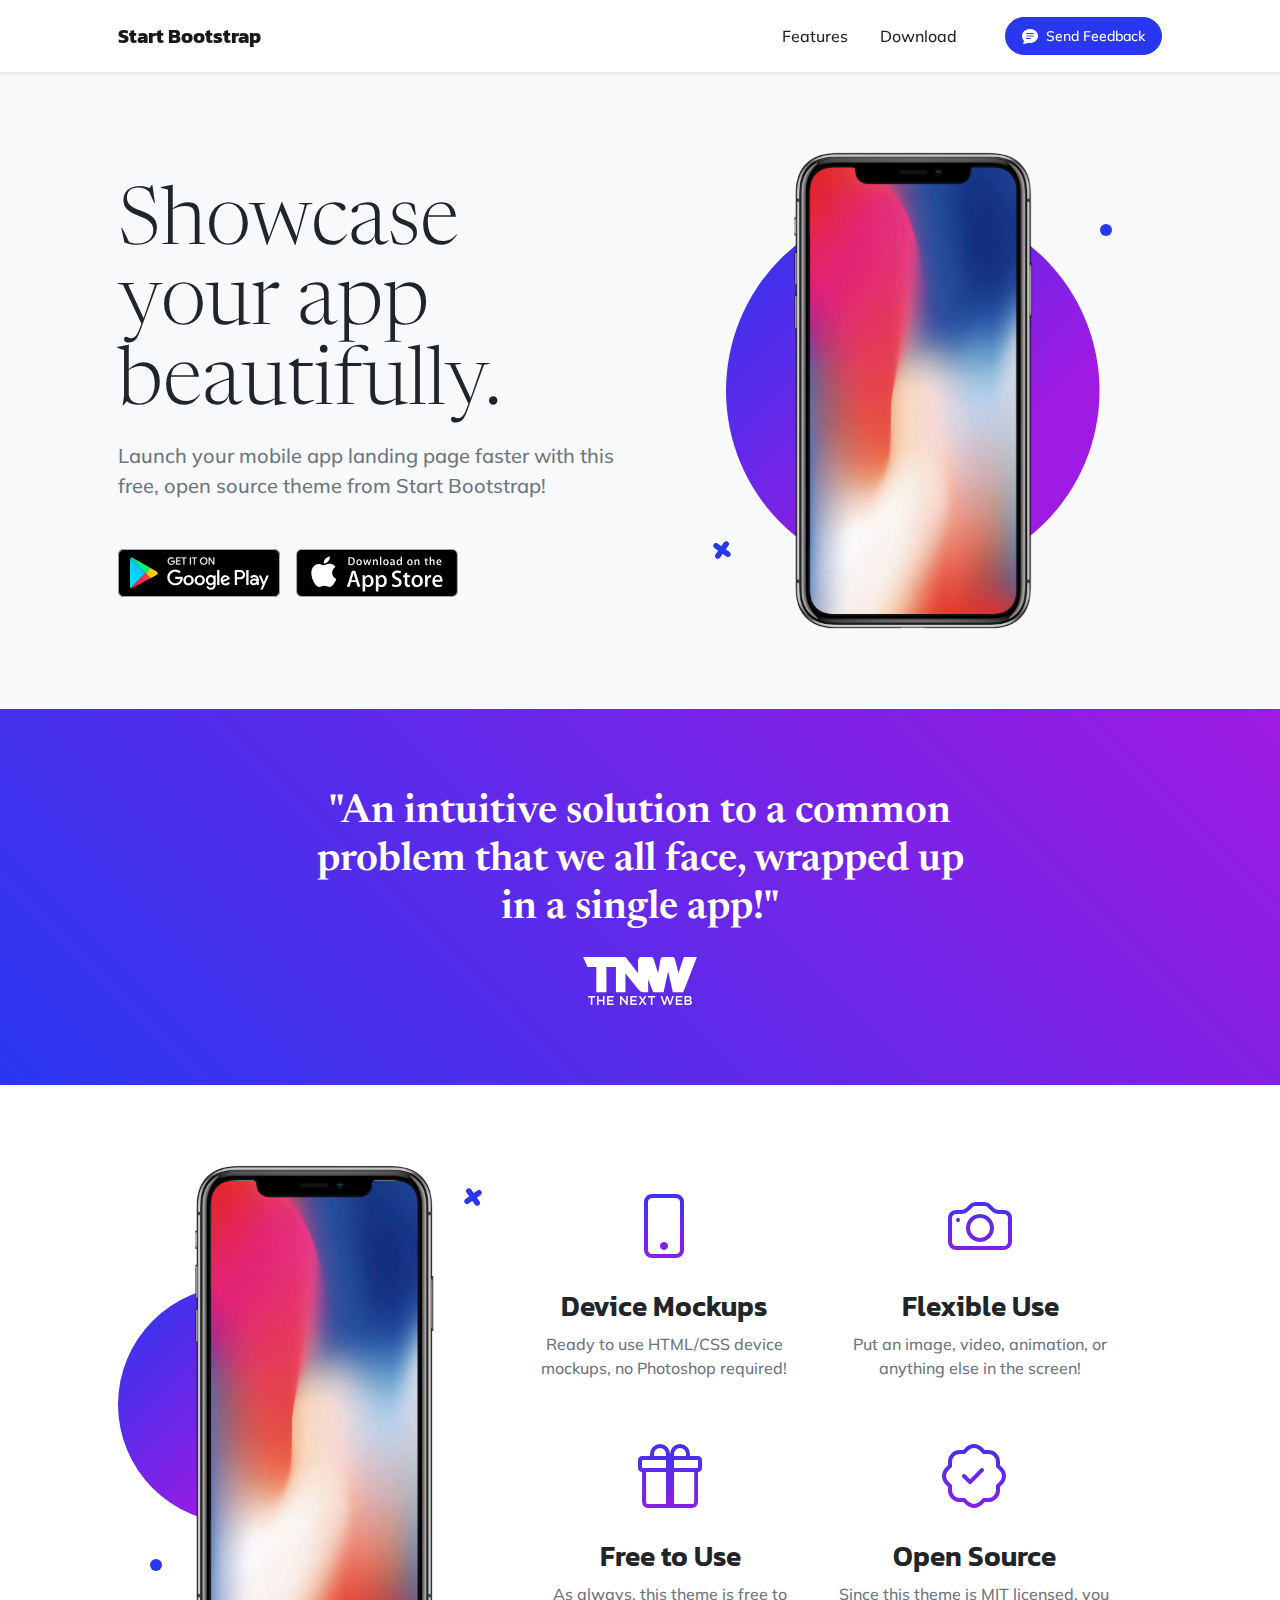
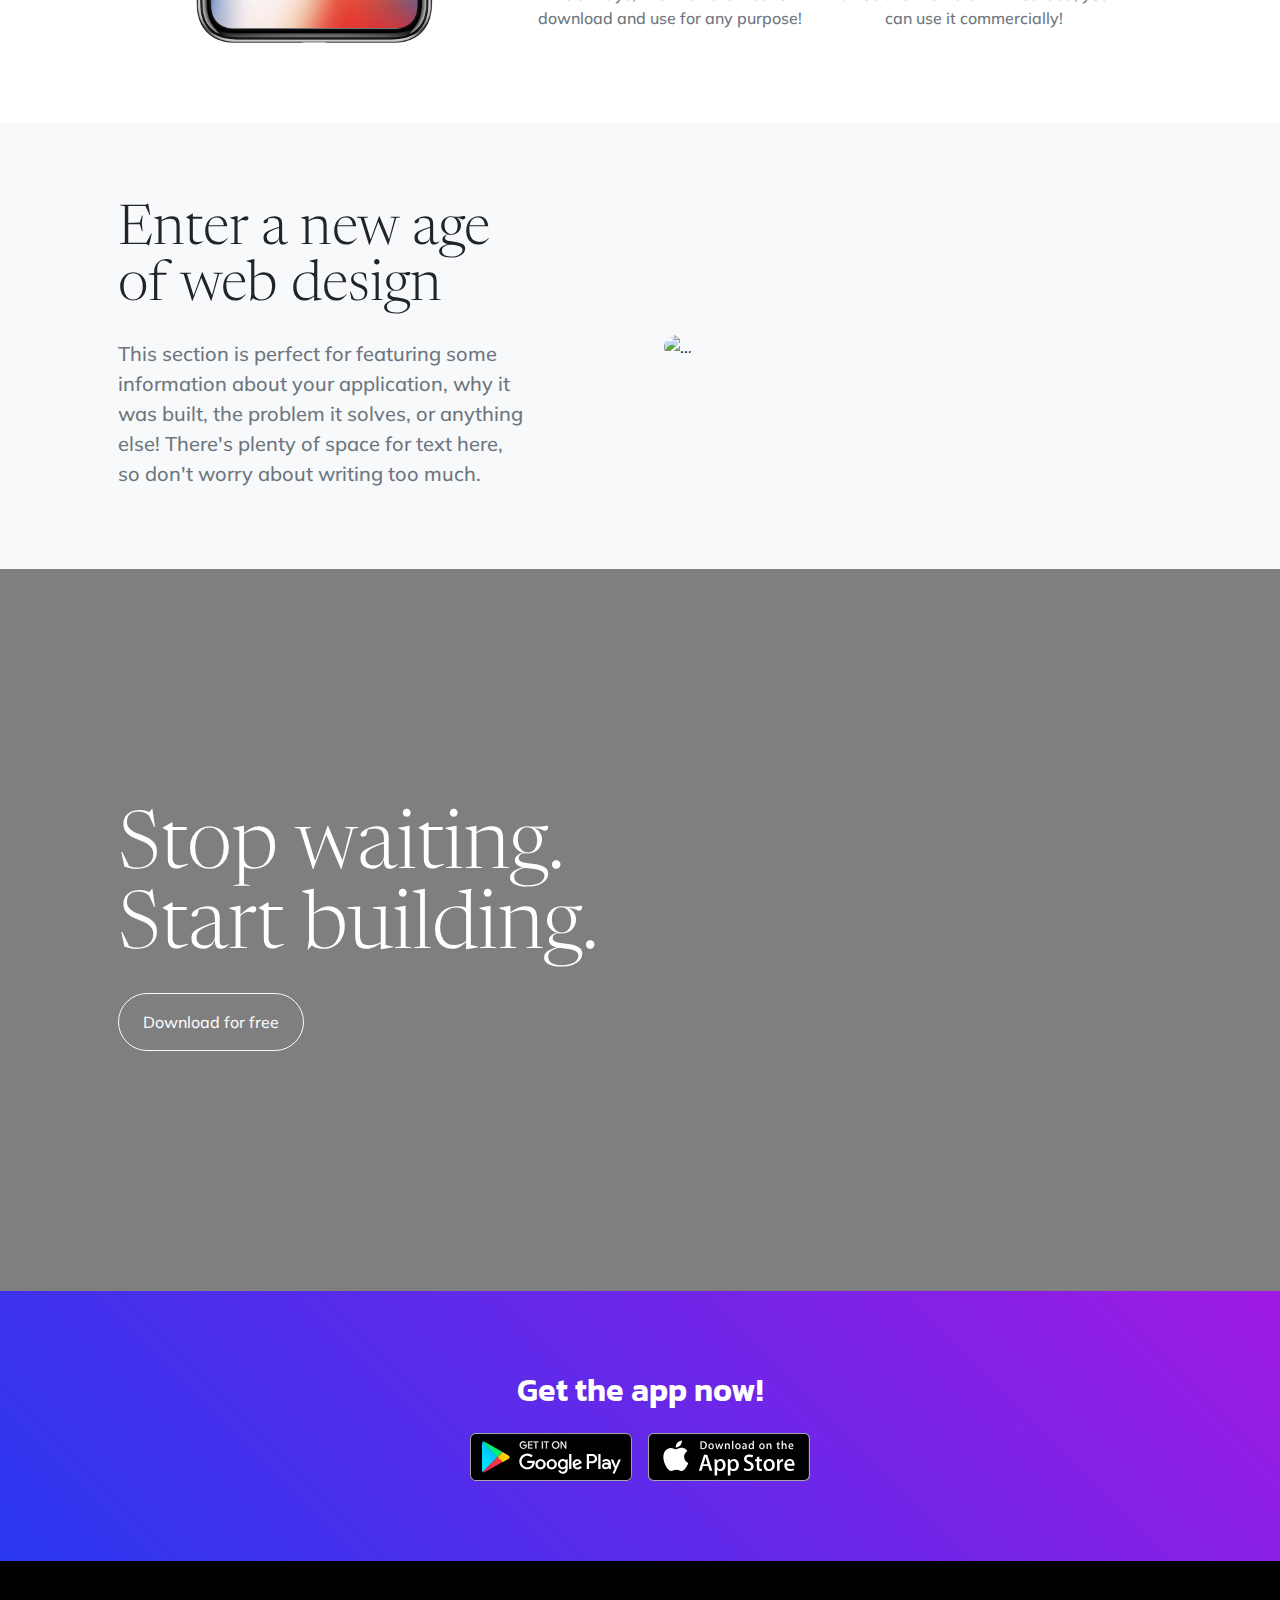
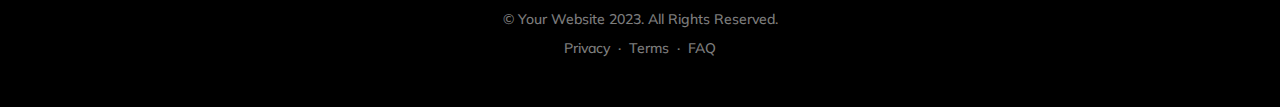
==== hobbyGraveYard.html @ 95c9ea3f "Add a bunch of bootstrap Files" ====
<!DOCTYPE html>
<html lang="en">
<head>
  
        <meta charset="utf-8">
        <meta name="viewport" content="width=device-width, initial-scale=1, shrink-to-fit=no">
        <meta name="description" content="">
        <meta name="author" content="">
        <title>New Age - Start Bootstrap Theme</title>
        <link rel="icon" type="image/x-icon" href="assets/favicon.ico">
        <!-- Bootstrap icons-->
        <link href="https://cdn.jsdelivr.net/npm/bootstrap-icons@1.5.0/font/bootstrap-icons.css" rel="stylesheet">
        <!-- Google fonts-->
        <link rel="preconnect" href="https://fonts.gstatic.com">
        <link href="https://fonts.googleapis.com/css2?family=Newsreader:ital,wght@0,600;1,600&amp;display=swap" rel="stylesheet">
        <link href="https://fonts.googleapis.com/css2?family=Mulish:ital,wght@0,300;0,500;0,600;0,700;1,300;1,500;1,600;1,700&amp;display=swap" rel="stylesheet">
        <link href="https://fonts.googleapis.com/css2?family=Kanit:ital,wght@0,400;1,400&amp;display=swap" rel="stylesheet">
        <!-- Core theme CSS (includes Bootstrap)-->
        <link href="/Css/styles.css" rel="stylesheet">
        <link href="/Css/styleSheet.css" rel="style">

</head>
<body id="page-top">
    <!-- Navigation-->
    <nav class="navbar navbar-expand-lg navbar-light fixed-top shadow-sm" id="mainNav">
        <div class="container px-5">
            <a class="navbar-brand fw-bold" href="#page-top">Start Bootstrap</a>
            <button class="navbar-toggler" type="button" data-bs-toggle="collapse" data-bs-target="#navbarResponsive" aria-controls="navbarResponsive" aria-expanded="false" aria-label="Toggle navigation">
                Menu
                <i class="bi-list"></i>
            </button>
            <div class="collapse navbar-collapse" id="navbarResponsive">
                <ul class="navbar-nav ms-auto me-4 my-3 my-lg-0">
                    <li class="nav-item"><a class="nav-link me-lg-3" href="#features">Features</a></li>
                    <li class="nav-item"><a class="nav-link me-lg-3" href="#download">Download</a></li>
                </ul>
                <button class="btn btn-primary rounded-pill px-3 mb-2 mb-lg-0" data-bs-toggle="modal" data-bs-target="#feedbackModal">
                    <span class="d-flex align-items-center">
                        <i class="bi-chat-text-fill me-2"></i>
                        <span class="small">Send Feedback</span>
                    </span>
                </button>
            </div>
        </div>
    </nav>
    <!-- Mashead header-->
    <header class="masthead">
        <div class="container px-5">
            <div class="row gx-5 align-items-center">
                <div class="col-lg-6">
                    <!-- Mashead text and app badges-->
                    <div class="mb-5 mb-lg-0 text-center text-lg-start">
                        <h1 class="display-1 lh-1 mb-3">Showcase your app beautifully.</h1>
                        <p class="lead fw-normal text-muted mb-5">Launch your mobile app landing page faster with this free, open source theme from Start Bootstrap!</p>
                        <div class="d-flex flex-column flex-lg-row align-items-center">
                            <a class="me-lg-3 mb-4 mb-lg-0" href="#!"><img class="app-badge" src="assets/img/google-play-badge.svg" alt="..."></a>
                            <a href="#!"><img class="app-badge" src="assets/img/app-store-badge.svg" alt="..."></a>
                        </div>
                    </div>
                </div>
                <div class="col-lg-6">
                    <!-- Masthead device mockup feature-->
                    <div class="masthead-device-mockup">
                        <svg class="circle" viewBox="0 0 100 100" xmlns="http://www.w3.org/2000/svg">
                            <defs>
                                <linearGradient id="circleGradient" gradientTransform="rotate(45)">
                                    <stop class="gradient-start-color" offset="0%"></stop>
                                    <stop class="gradient-end-color" offset="100%"></stop>
                                </linearGradient>
                            </defs>
                            <circle cx="50" cy="50" r="50"></circle></svg><svg class="shape-1 d-none d-sm-block" viewBox="0 0 240.83 240.83" xmlns="http://www.w3.org/2000/svg">
                            <rect x="-32.54" y="78.39" width="305.92" height="84.05" rx="42.03" transform="translate(120.42 -49.88) rotate(45)"></rect>
                            <rect x="-32.54" y="78.39" width="305.92" height="84.05" rx="42.03" transform="translate(-49.88 120.42) rotate(-45)"></rect></svg><svg class="shape-2 d-none d-sm-block" viewBox="0 0 100 100" xmlns="http://www.w3.org/2000/svg"><circle cx="50" cy="50" r="50"></circle></svg>
                        <div class="device-wrapper">
                            <div class="device" data-device="iPhoneX" data-orientation="portrait" data-color="black">
                                <div class="screen bg-black">
                                    <!-- PUT CONTENTS HERE:-->
                                    <!-- * * This can be a video, image, or just about anything else.-->
                                    <!-- * * Set the max width of your media to 100% and the height to-->
                                    <!-- * * 100% like the demo example below.-->
                                    <video muted="muted" autoplay="" loop="" style="max-width: 100%; height: 100%"><source src="assets/img/demo-screen.mp4" type="video/mp4"></video>
                                </div>
                            </div>
                        </div>
                    </div>
                </div>
            </div>
        </div>
    </header>
    <!-- Quote/testimonial aside-->
    <aside class="text-center bg-gradient-primary-to-secondary">
        <div class="container px-5">
            <div class="row gx-5 justify-content-center">
                <div class="col-xl-8">
                    <div class="h2 fs-1 text-white mb-4">"An intuitive solution to a common problem that we all face, wrapped up in a single app!"</div>
                    <img src="assets/img/tnw-logo.svg" alt="..." style="height: 3rem">
                </div>
            </div>
        </div>
    </aside>
    <!-- App features section-->
    <section id="features">
        <div class="container px-5">
            <div class="row gx-5 align-items-center">
                <div class="col-lg-8 order-lg-1 mb-5 mb-lg-0">
                    <div class="container-fluid px-5">
                        <div class="row gx-5">
                            <div class="col-md-6 mb-5">
                                <!-- Feature item-->
                                <div class="text-center">
                                    <i class="bi-phone icon-feature text-gradient d-block mb-3"></i>
                                    <h3 class="font-alt">Device Mockups</h3>
                                    <p class="text-muted mb-0">Ready to use HTML/CSS device mockups, no Photoshop required!</p>
                                </div>
                            </div>
                            <div class="col-md-6 mb-5">
                                <!-- Feature item-->
                                <div class="text-center">
                                    <i class="bi-camera icon-feature text-gradient d-block mb-3"></i>
                                    <h3 class="font-alt">Flexible Use</h3>
                                    <p class="text-muted mb-0">Put an image, video, animation, or anything else in the screen!</p>
                                </div>
                            </div>
                        </div>
                        <div class="row">
                            <div class="col-md-6 mb-5 mb-md-0">
                                <!-- Feature item-->
                                <div class="text-center">
                                    <i class="bi-gift icon-feature text-gradient d-block mb-3"></i>
                                    <h3 class="font-alt">Free to Use</h3>
                                    <p class="text-muted mb-0">As always, this theme is free to download and use for any purpose!</p>
                                </div>
                            </div>
                            <div class="col-md-6">
                                <!-- Feature item-->
                                <div class="text-center">
                                    <i class="bi-patch-check icon-feature text-gradient d-block mb-3"></i>
                                    <h3 class="font-alt">Open Source</h3>
                                    <p class="text-muted mb-0">Since this theme is MIT licensed, you can use it commercially!</p>
                                </div>
                            </div>
                        </div>
                    </div>
                </div>
                <div class="col-lg-4 order-lg-0">
                    <!-- Features section device mockup-->
                    <div class="features-device-mockup">
                        <svg class="circle" viewBox="0 0 100 100" xmlns="http://www.w3.org/2000/svg">
                            <defs>
                                <linearGradient id="circleGradient" gradientTransform="rotate(45)">
                                    <stop class="gradient-start-color" offset="0%"></stop>
                                    <stop class="gradient-end-color" offset="100%"></stop>
                                </linearGradient>
                            </defs>
                            <circle cx="50" cy="50" r="50"></circle></svg><svg class="shape-1 d-none d-sm-block" viewBox="0 0 240.83 240.83" xmlns="http://www.w3.org/2000/svg">
                            <rect x="-32.54" y="78.39" width="305.92" height="84.05" rx="42.03" transform="translate(120.42 -49.88) rotate(45)"></rect>
                            <rect x="-32.54" y="78.39" width="305.92" height="84.05" rx="42.03" transform="translate(-49.88 120.42) rotate(-45)"></rect></svg><svg class="shape-2 d-none d-sm-block" viewBox="0 0 100 100" xmlns="http://www.w3.org/2000/svg"><circle cx="50" cy="50" r="50"></circle></svg>
                        <div class="device-wrapper">
                            <div class="device" data-device="iPhoneX" data-orientation="portrait" data-color="black">
                                <div class="screen bg-black">
                                    <!-- PUT CONTENTS HERE:-->
                                    <!-- * * This can be a video, image, or just about anything else.-->
                                    <!-- * * Set the max width of your media to 100% and the height to-->
                                    <!-- * * 100% like the demo example below.-->
                                    <video muted="muted" autoplay="" loop="" style="max-width: 100%; height: 100%"><source src="assets/img/demo-screen.mp4" type="video/mp4"></video>
                                </div>
                            </div>
                        </div>
                    </div>
                </div>
            </div>
        </div>
    </section>
    <!-- Basic features section-->
    <section class="bg-light">
        <div class="container px-5">
            <div class="row gx-5 align-items-center justify-content-center justify-content-lg-between">
                <div class="col-12 col-lg-5">
                    <h2 class="display-4 lh-1 mb-4">Enter a new age of web design</h2>
                    <p class="lead fw-normal text-muted mb-5 mb-lg-0">This section is perfect for featuring some information about your application, why it was built, the problem it solves, or anything else! There's plenty of space for text here, so don't worry about writing too much.</p>
                </div>
                <div class="col-sm-8 col-md-6">
                    <div class="px-5 px-sm-0"><img class="img-fluid rounded-circle" src="https://source.unsplash.com/u8Jn2rzYIps/900x900" alt="..."></div>
                </div>
            </div>
        </div>
    </section>
    <!-- Call to action section-->
    <section class="cta">
        <div class="cta-content">
            <div class="container px-5">
                <h2 class="text-white display-1 lh-1 mb-4">
                    Stop waiting.
                    <br>
                    Start building.
                </h2>
                <a class="btn btn-outline-light py-3 px-4 rounded-pill" href="https://startbootstrap.com/theme/new-age" target="_blank">Download for free</a>
            </div>
        </div>
    </section>
    <!-- App badge section-->
    <section class="bg-gradient-primary-to-secondary" id="download">
        <div class="container px-5">
            <h2 class="text-center text-white font-alt mb-4">Get the app now!</h2>
            <div class="d-flex flex-column flex-lg-row align-items-center justify-content-center">
                <a class="me-lg-3 mb-4 mb-lg-0" href="#!"><img class="app-badge" src="assets/img/google-play-badge.svg" alt="..."></a>
                <a href="#!"><img class="app-badge" src="assets/img/app-store-badge.svg" alt="..."></a>
            </div>
        </div>
    </section>
    <!-- Footer-->
    <footer class="bg-black text-center py-5">
        <div class="container px-5">
            <div class="text-white-50 small">
                <div class="mb-2">© Your Website 2023. All Rights Reserved.</div>
                <a href="#!">Privacy</a>
                <span class="mx-1">·</span>
                <a href="#!">Terms</a>
                <span class="mx-1">·</span>
                <a href="#!">FAQ</a>
            </div>
        </div>
    </footer>
    <!-- Feedback Modal-->
    <div class="modal fade" id="feedbackModal" tabindex="-1" aria-labelledby="feedbackModalLabel" aria-hidden="true">
        <div class="modal-dialog modal-dialog-centered">
            <div class="modal-content">
                <div class="modal-header bg-gradient-primary-to-secondary p-4">
                    <h5 class="modal-title font-alt text-white" id="feedbackModalLabel">Send feedback</h5>
                    <button class="btn-close btn-close-white" type="button" data-bs-dismiss="modal" aria-label="Close"></button>
                </div>
                <div class="modal-body border-0 p-4">
                    <!-- * * * * * * * * * * * * * * *-->
                    <!-- * * SB Forms Contact Form * *-->
                    <!-- * * * * * * * * * * * * * * *-->
                    <!-- This form is pre-integrated with SB Forms.-->
                    <!-- To make this form functional, sign up at-->
                    <!-- https://startbootstrap.com/solution/contact-forms-->
                    <!-- to get an API token!-->
                    <form id="contactForm" data-sb-form-api-token="API_TOKEN">
                        <!-- Name input-->
                        <div class="form-floating mb-3">
                            <input class="form-control" id="name" type="text" placeholder="Enter your name..." data-sb-validations="required" data-sb-can-submit="no">
                            <label for="name">Full name</label>
                            <div class="invalid-feedback" data-sb-feedback="name:required">A name is required.</div>
                        </div>
                        <!-- Email address input-->
                        <div class="form-floating mb-3">
                            <input class="form-control" id="email" type="email" placeholder="name@example.com" data-sb-validations="required,email" data-sb-can-submit="no">
                            <label for="email">Email address</label>
                            <div class="invalid-feedback" data-sb-feedback="email:required">An email is required.</div>
                            <div class="invalid-feedback" data-sb-feedback="email:email">Email is not valid.</div>
                        </div>
                        <!-- Phone number input-->
                        <div class="form-floating mb-3">
                            <input class="form-control" id="phone" type="tel" placeholder="(123) 456-7890" data-sb-validations="required" data-sb-can-submit="no">
                            <label for="phone">Phone number</label>
                            <div class="invalid-feedback" data-sb-feedback="phone:required">A phone number is required.</div>
                        </div>
                        <!-- Message input-->
                        <div class="form-floating mb-3">
                            <textarea class="form-control" id="message" type="text" placeholder="Enter your message here..." style="height: 10rem" data-sb-validations="required" data-sb-can-submit="no"></textarea>
                            <label for="message">Message</label>
                            <div class="invalid-feedback" data-sb-feedback="message:required">A message is required.</div>
                        </div>
                        <!-- Submit success message-->
                        <!---->
                        <!-- This is what your users will see when the form-->
                        <!-- has successfully submitted-->
                        <div class="d-none" id="submitSuccessMessage">
                            <div class="text-center mb-3">
                                <div class="fw-bolder">Form submission successful!</div>
                                To activate this form, sign up at
                                <br>
                                <a href="https://startbootstrap.com/solution/contact-forms">https://startbootstrap.com/solution/contact-forms</a>
                            </div>
                        </div>
                        <!-- Submit error message-->
                        <!---->
                        <!-- This is what your users will see when there is-->
                        <!-- an error submitting the form-->
                        <div class="d-none" id="submitErrorMessage"><div class="text-center text-danger mb-3">Error sending message!</div></div>
                        <!-- Submit Button-->
                        <div class="d-grid"><button class="btn btn-primary rounded-pill btn-lg disabled" id="submitButton" type="submit">Submit</button></div>
                    </form>
                </div>
            </div>
        </div>
    </div>
    <!-- Bootstrap core JS-->
    <script src="https://cdn.jsdelivr.net/npm/bootstrap@5.2.3/dist/js/bootstrap.bundle.min.js"></script>
    <!-- Core theme JS-->
    <script src="js/scripts.js"></script>
    <!-- * * * * * * * * * * * * * * * * * * * * * * * * * * * * * * * * * * * * * * * *-->
    <!-- * *                               SB Forms JS                               * *-->
    <!-- * * Activate your form at https://startbootstrap.com/solution/contact-forms * *-->
    <!-- * * * * * * * * * * * * * * * * * * * * * * * * * * * * * * * * * * * * * * * *-->
    <script src="https://cdn.startbootstrap.com/sb-forms-latest.js"></script>


</body>
</html>
---- Css/styleSheet.css ----
.d-none {
    display: none;
}
.invalid-feedback {
    display: none;
}
.btn.disabled {
    pointer-events: none;
    opacity: 0.65;
}
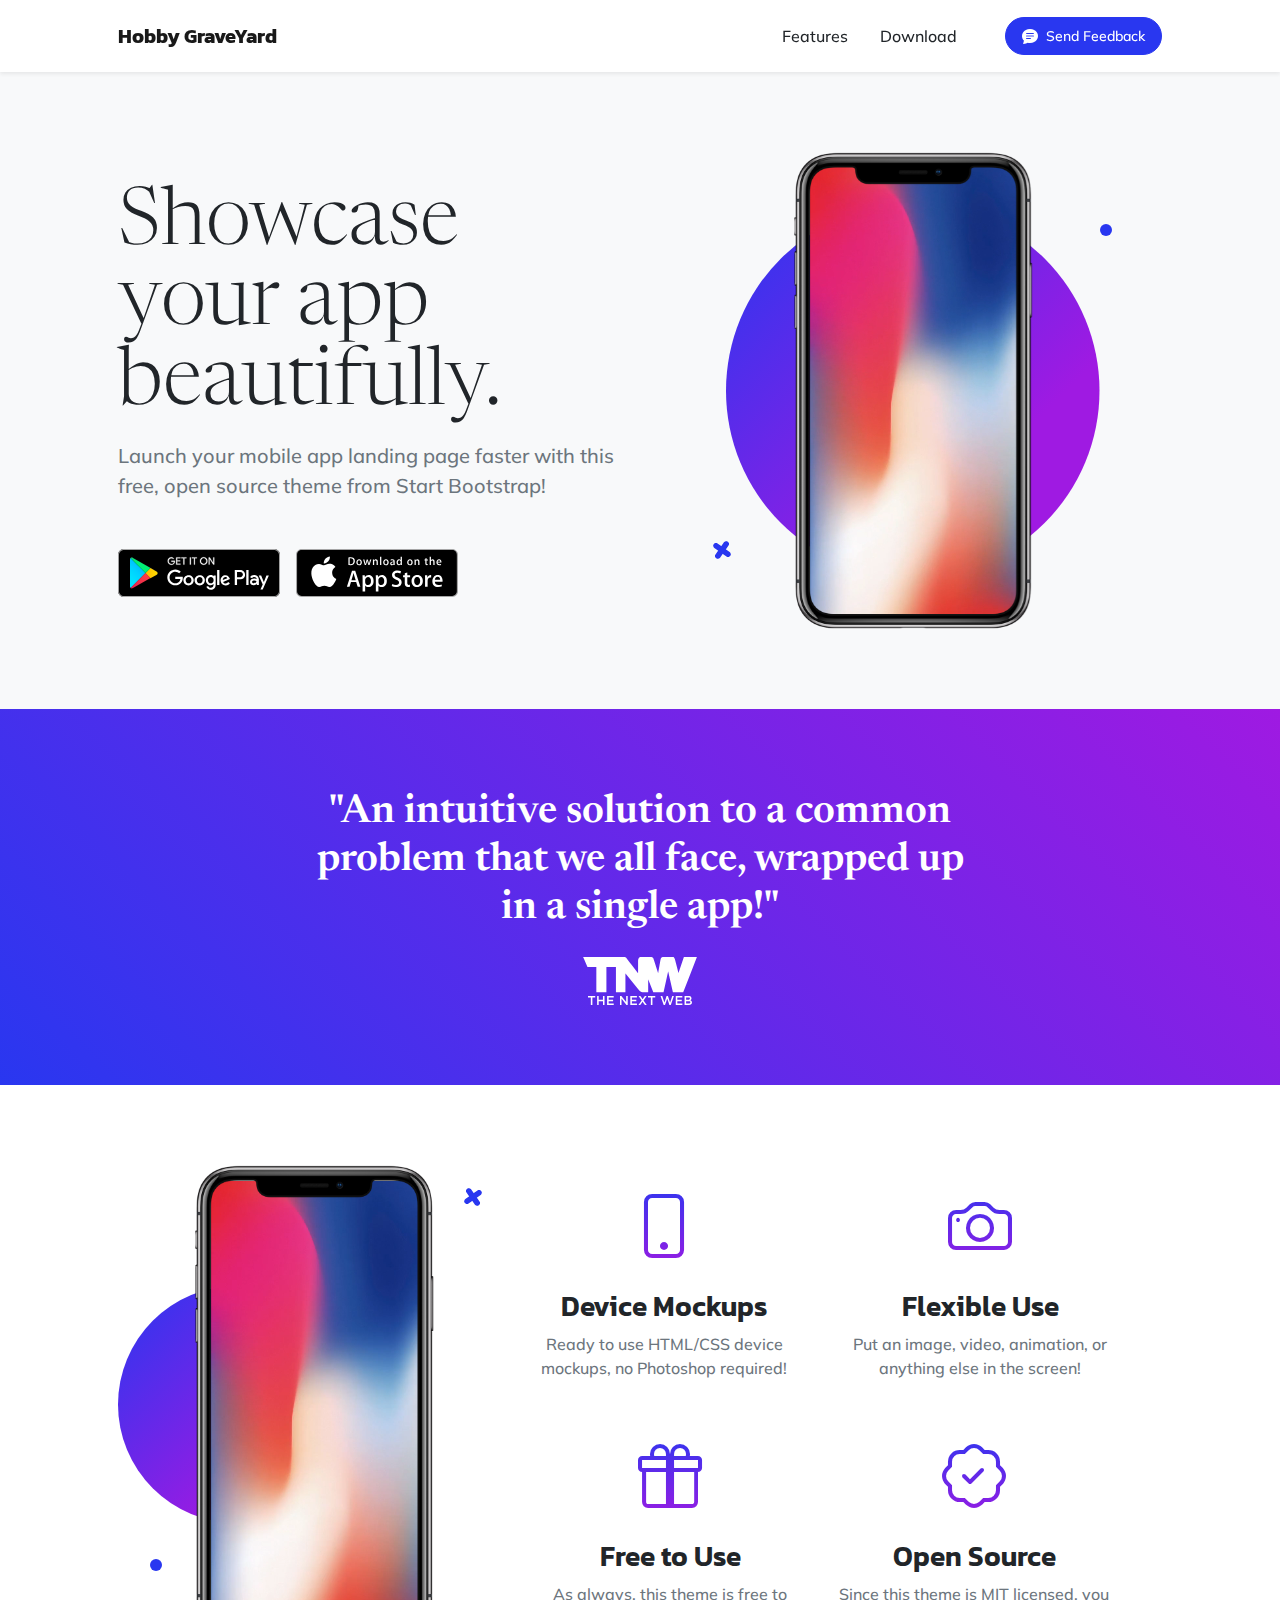
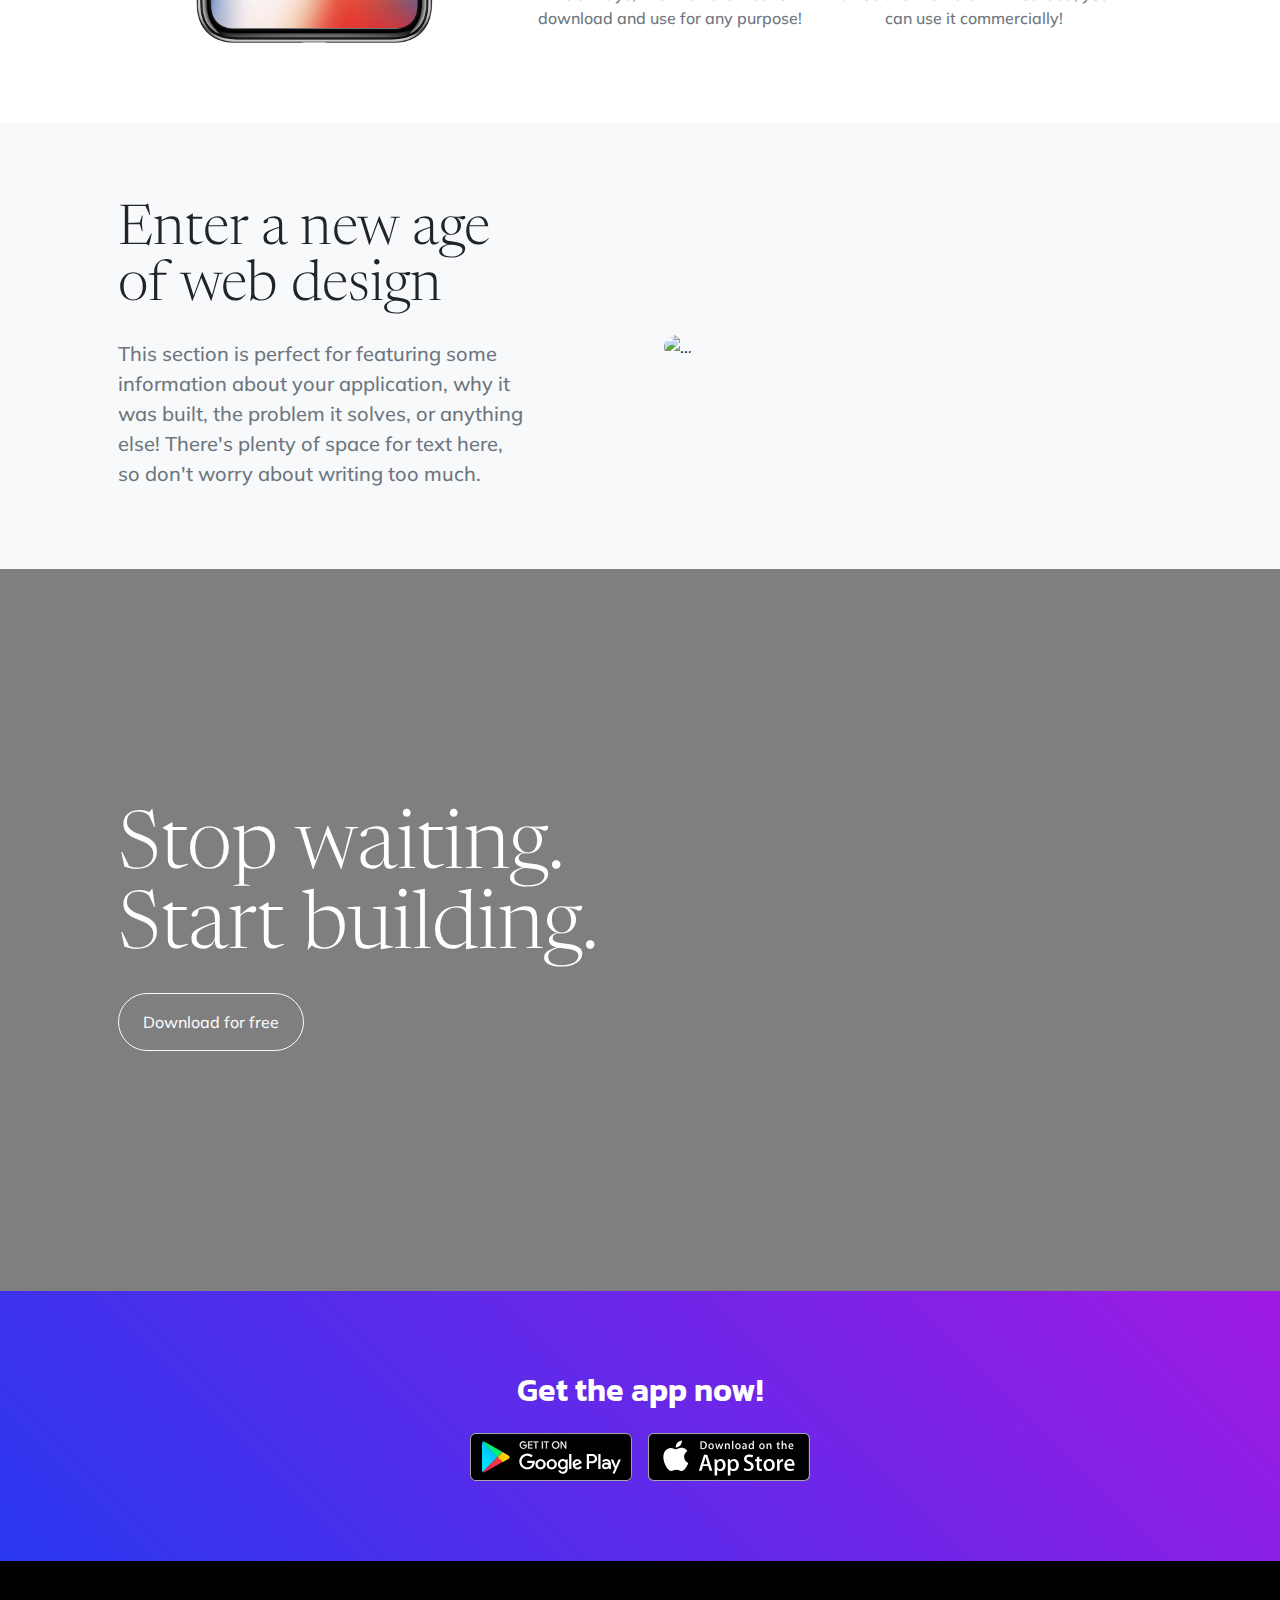
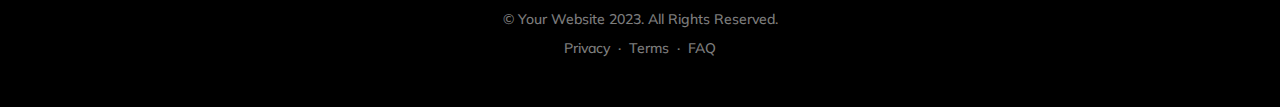
==== commit d742f33d: "change name" ====
--- a/hobbyGraveYard.html
+++ b/hobbyGraveYard.html
@@ -24,7 +24,7 @@
     <!-- Navigation-->
     <nav class="navbar navbar-expand-lg navbar-light fixed-top shadow-sm" id="mainNav">
         <div class="container px-5">
-            <a class="navbar-brand fw-bold" href="#page-top">Start Bootstrap</a>
+            <a class="navbar-brand fw-bold" href="#page-top">Hobby GraveYard</a>
             <button class="navbar-toggler" type="button" data-bs-toggle="collapse" data-bs-target="#navbarResponsive" aria-controls="navbarResponsive" aria-expanded="false" aria-label="Toggle navigation">
                 Menu
                 <i class="bi-list"></i>
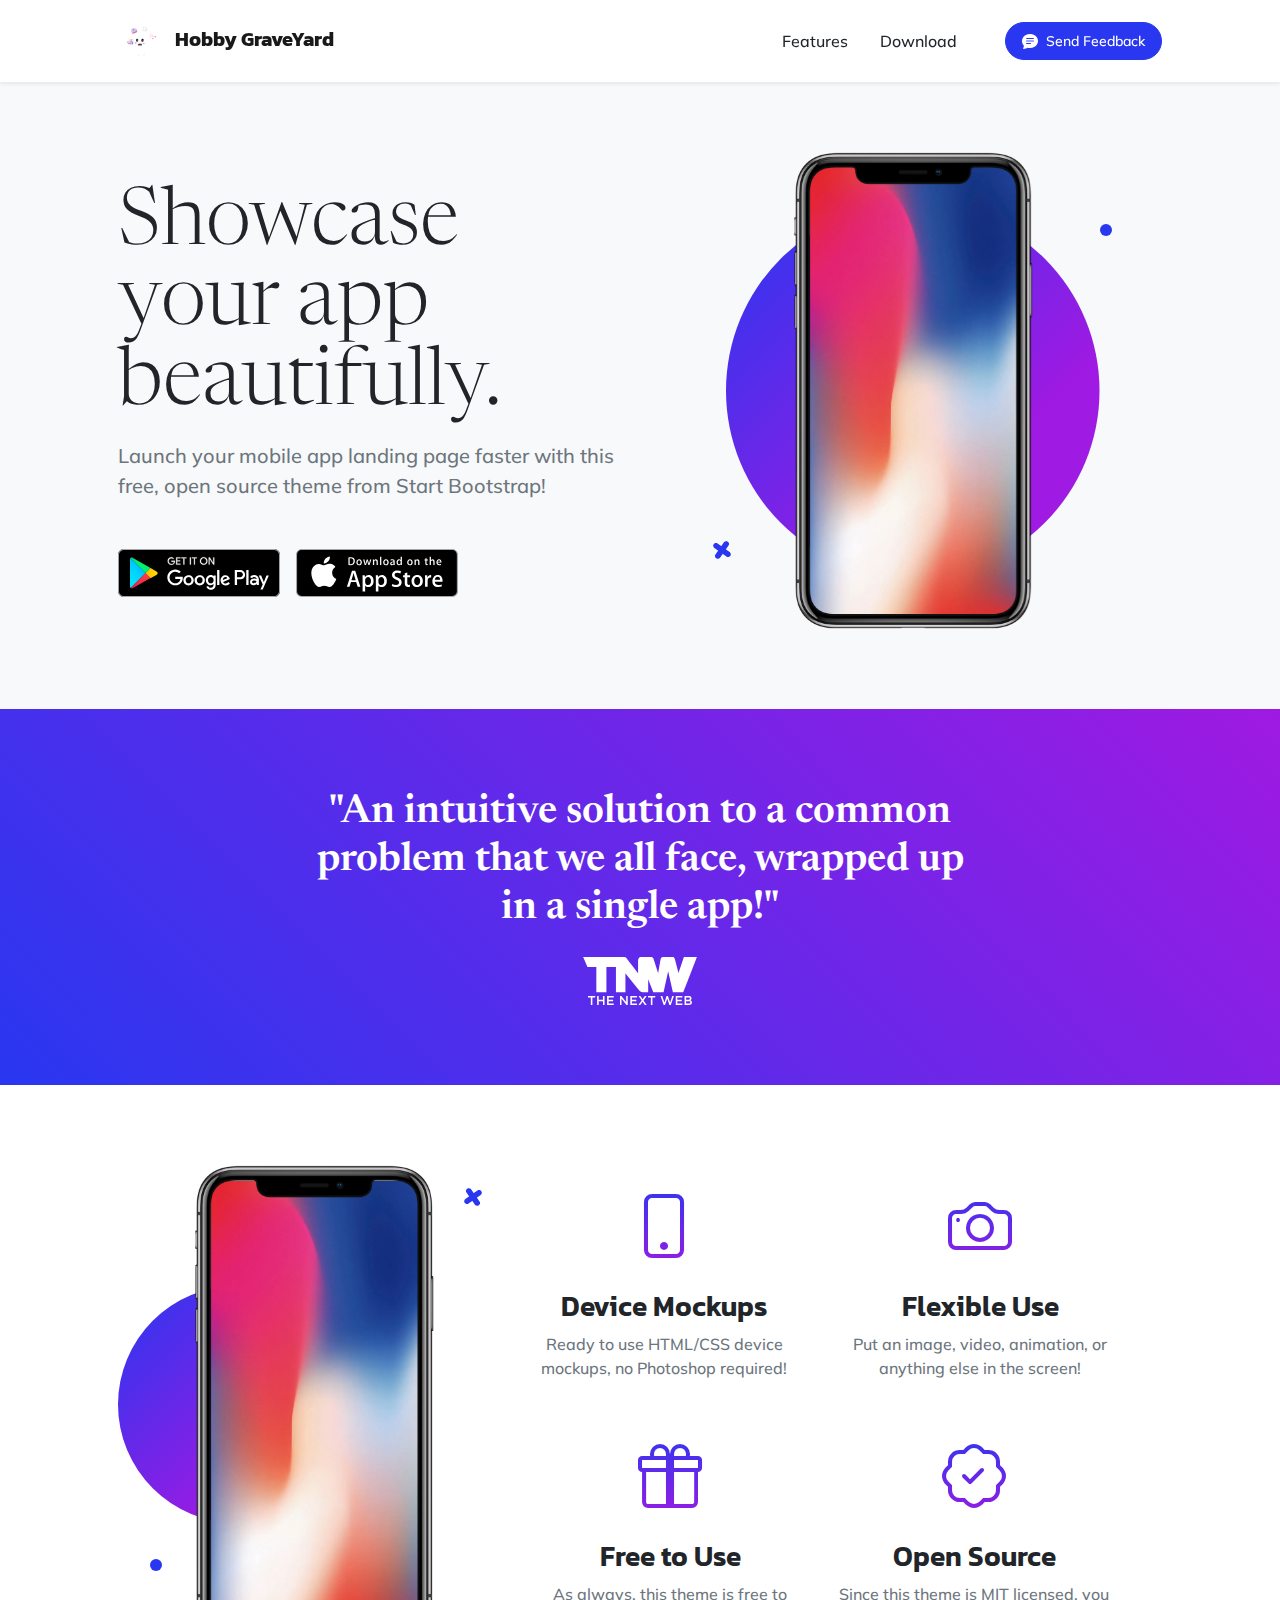
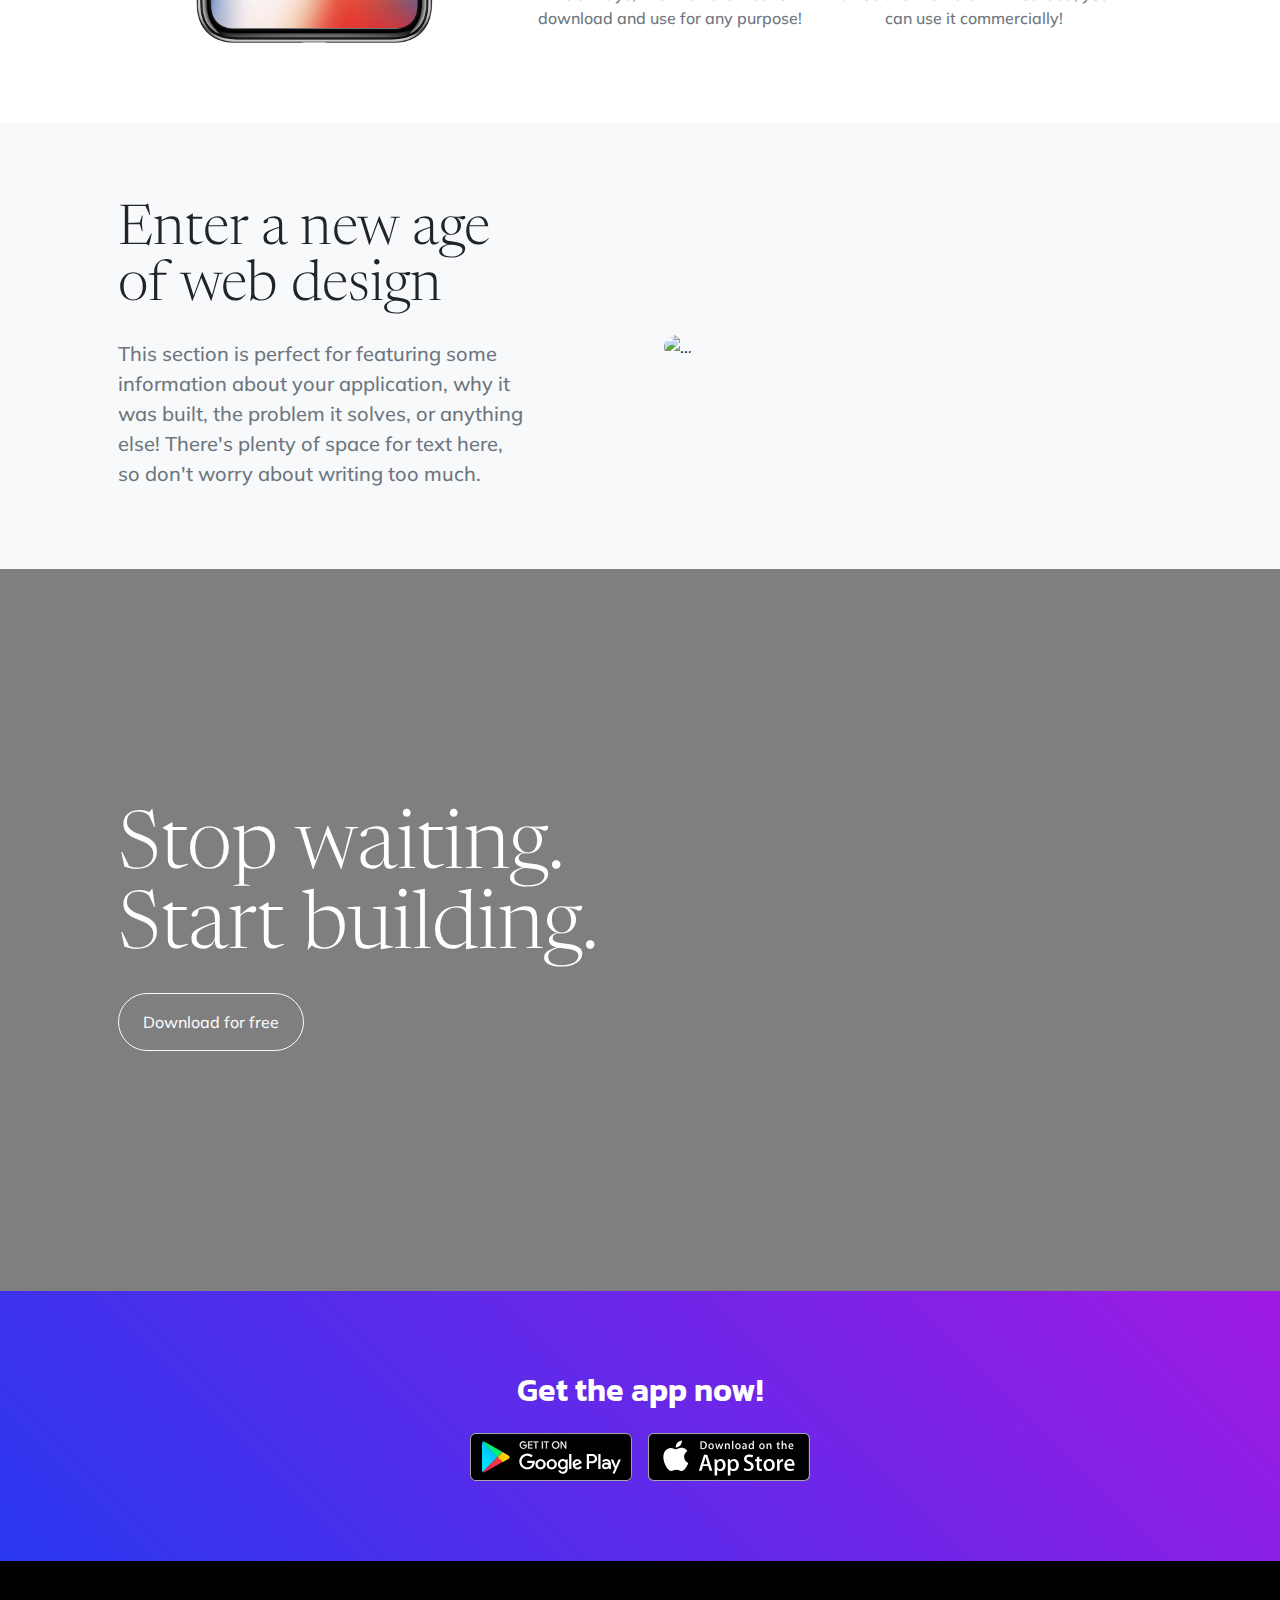
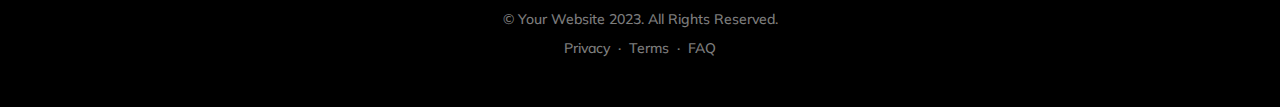
==== commit 86ea09eb: "added logo" ====
--- a/hobbyGraveYard.html
+++ b/hobbyGraveYard.html
@@ -24,7 +24,10 @@
     <!-- Navigation-->
     <nav class="navbar navbar-expand-lg navbar-light fixed-top shadow-sm" id="mainNav">
         <div class="container px-5">
-            <a class="navbar-brand fw-bold" href="#page-top">Hobby GraveYard</a>
+            <a class="navbar-brand fw-bold" href="#page-top">
+                <img src="/assets/img/image_mascot.png" alt="Logo" class="me-2"> <!-- Add your logo here -->
+                Hobby GraveYard
+            </a>
             <button class="navbar-toggler" type="button" data-bs-toggle="collapse" data-bs-target="#navbarResponsive" aria-controls="navbarResponsive" aria-expanded="false" aria-label="Toggle navigation">
                 Menu
                 <i class="bi-list"></i>
--- a/Css/styleSheet.css
+++ b/Css/styleSheet.css
@@ -8,3 +8,7 @@
     pointer-events: none;
     opacity: 0.65;
 }
+.navbar-brand img {
+    max-height: 40px; /* Set the maximum height of the logo */
+    width: auto; /* Maintain aspect ratio */
+}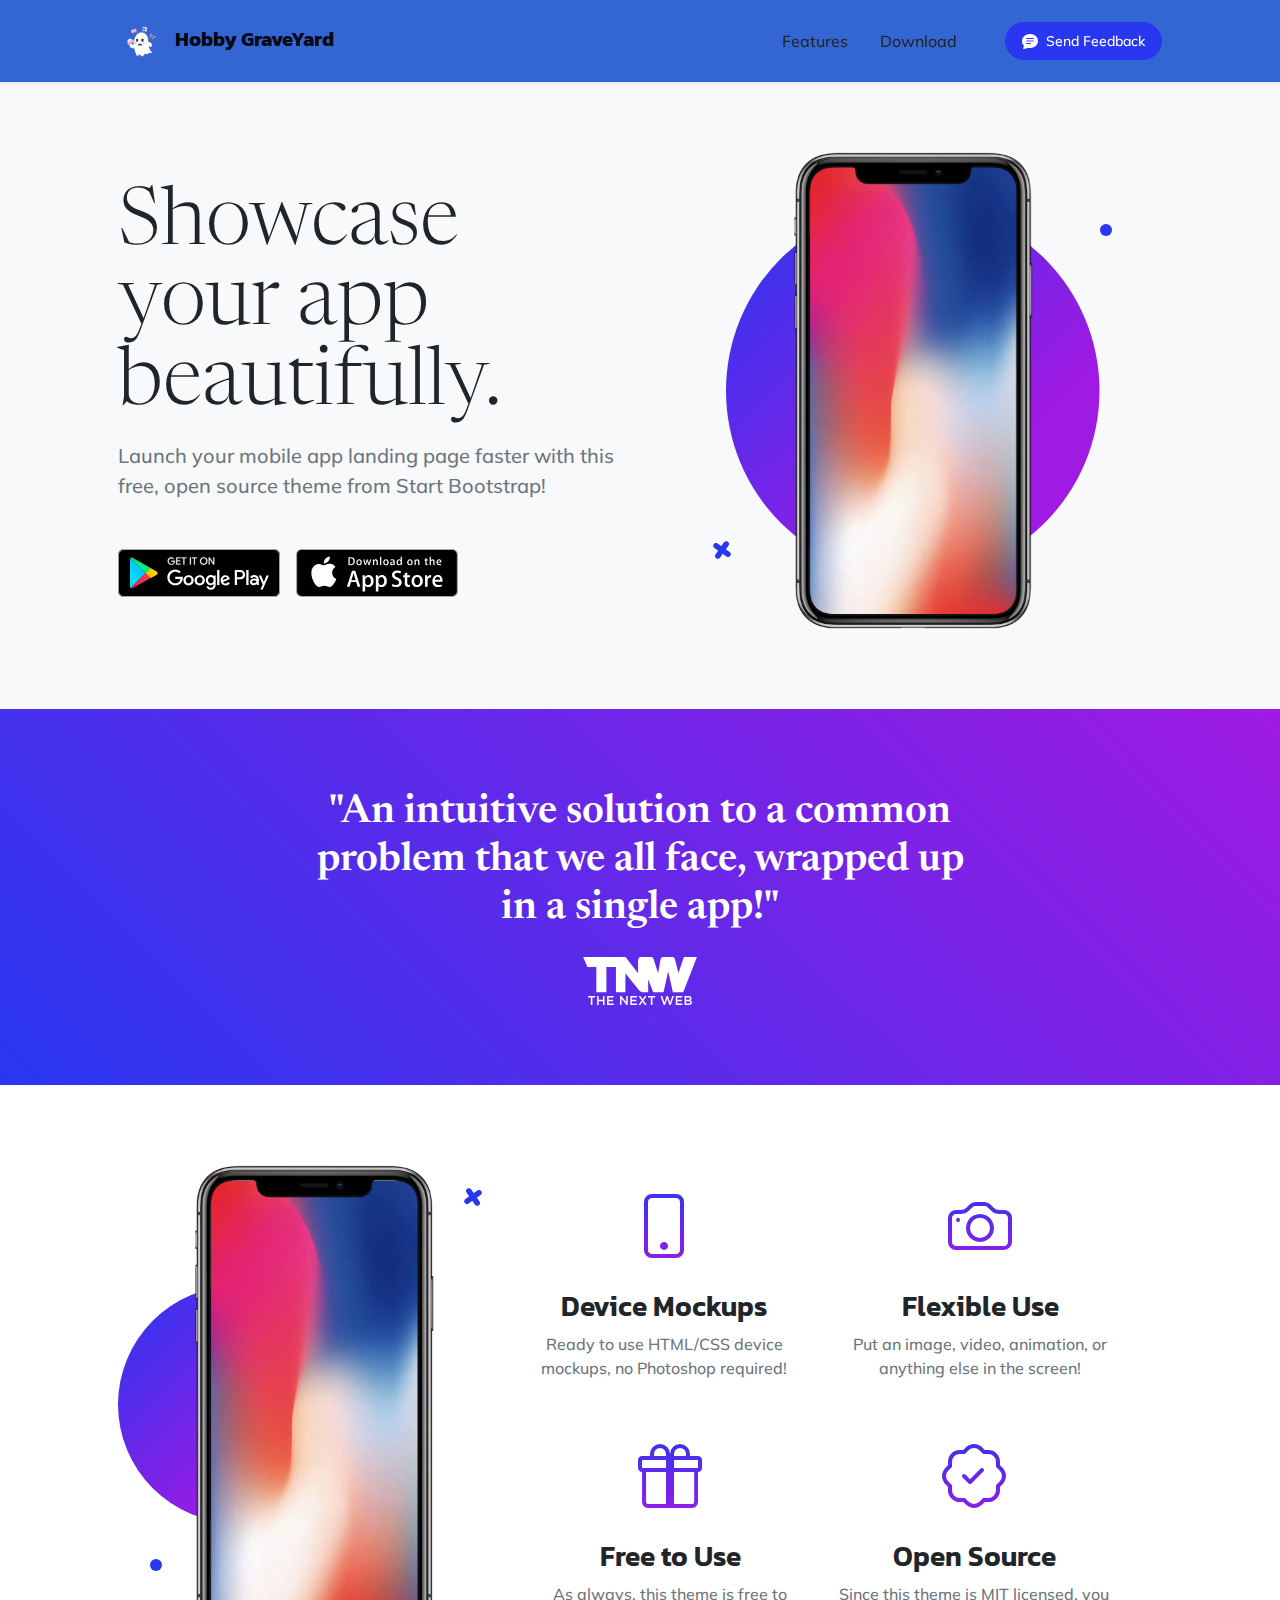
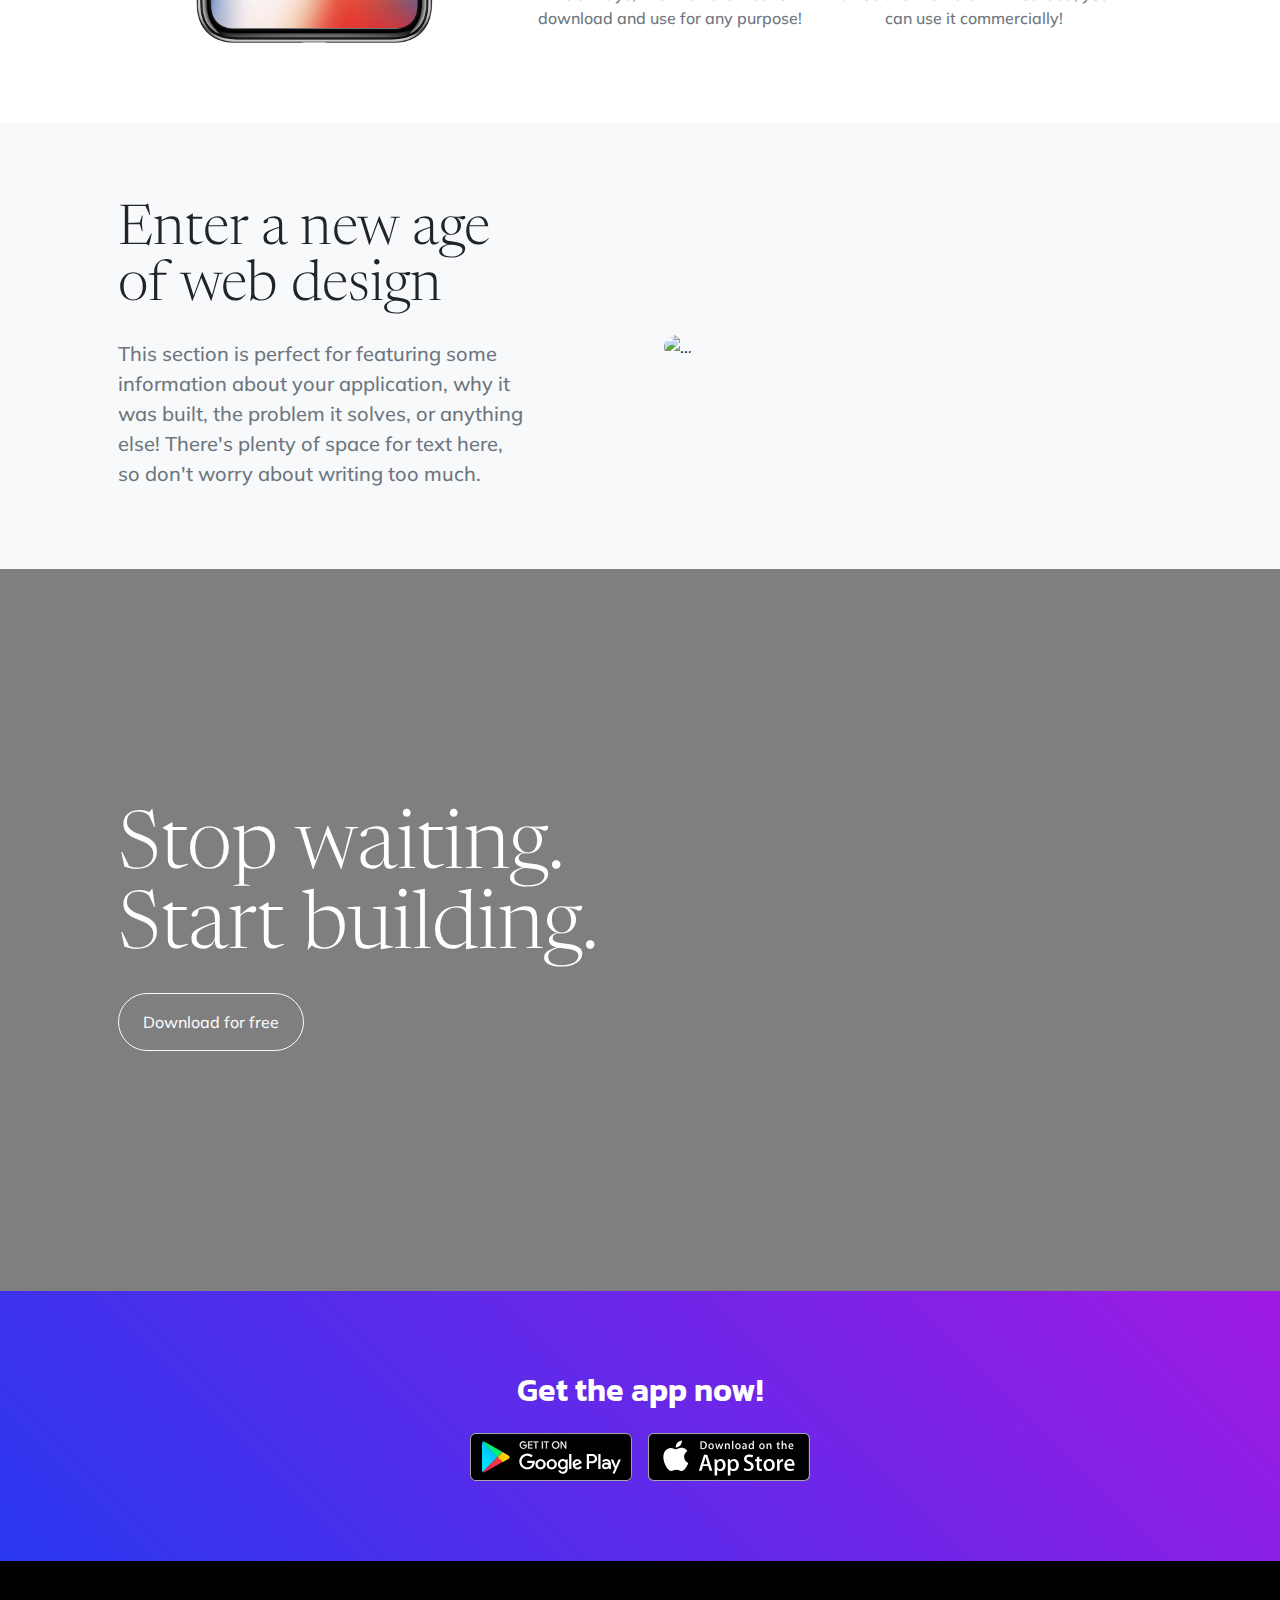
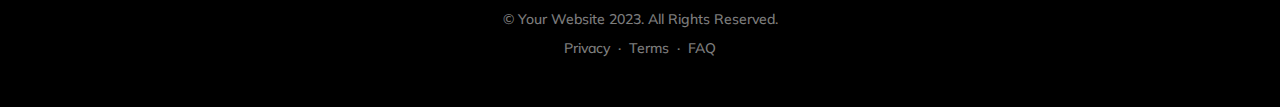
==== commit 1db589c3: "image color change" ====
--- a/hobbyGraveYard.html
+++ b/hobbyGraveYard.html
@@ -25,7 +25,7 @@
     <nav class="navbar navbar-expand-lg navbar-light fixed-top shadow-sm" id="mainNav">
         <div class="container px-5">
             <a class="navbar-brand fw-bold" href="#page-top">
-                <img src="/assets/img/image_mascot.png" alt="Logo" class="me-2"> <!-- Add your logo here -->
+                <img src="/assets/img/image_mascot.png" alt="Logo" class="me-2"> <!-- Add logo here -->
                 Hobby GraveYard
             </a>
             <button class="navbar-toggler" type="button" data-bs-toggle="collapse" data-bs-target="#navbarResponsive" aria-controls="navbarResponsive" aria-expanded="false" aria-label="Toggle navigation">
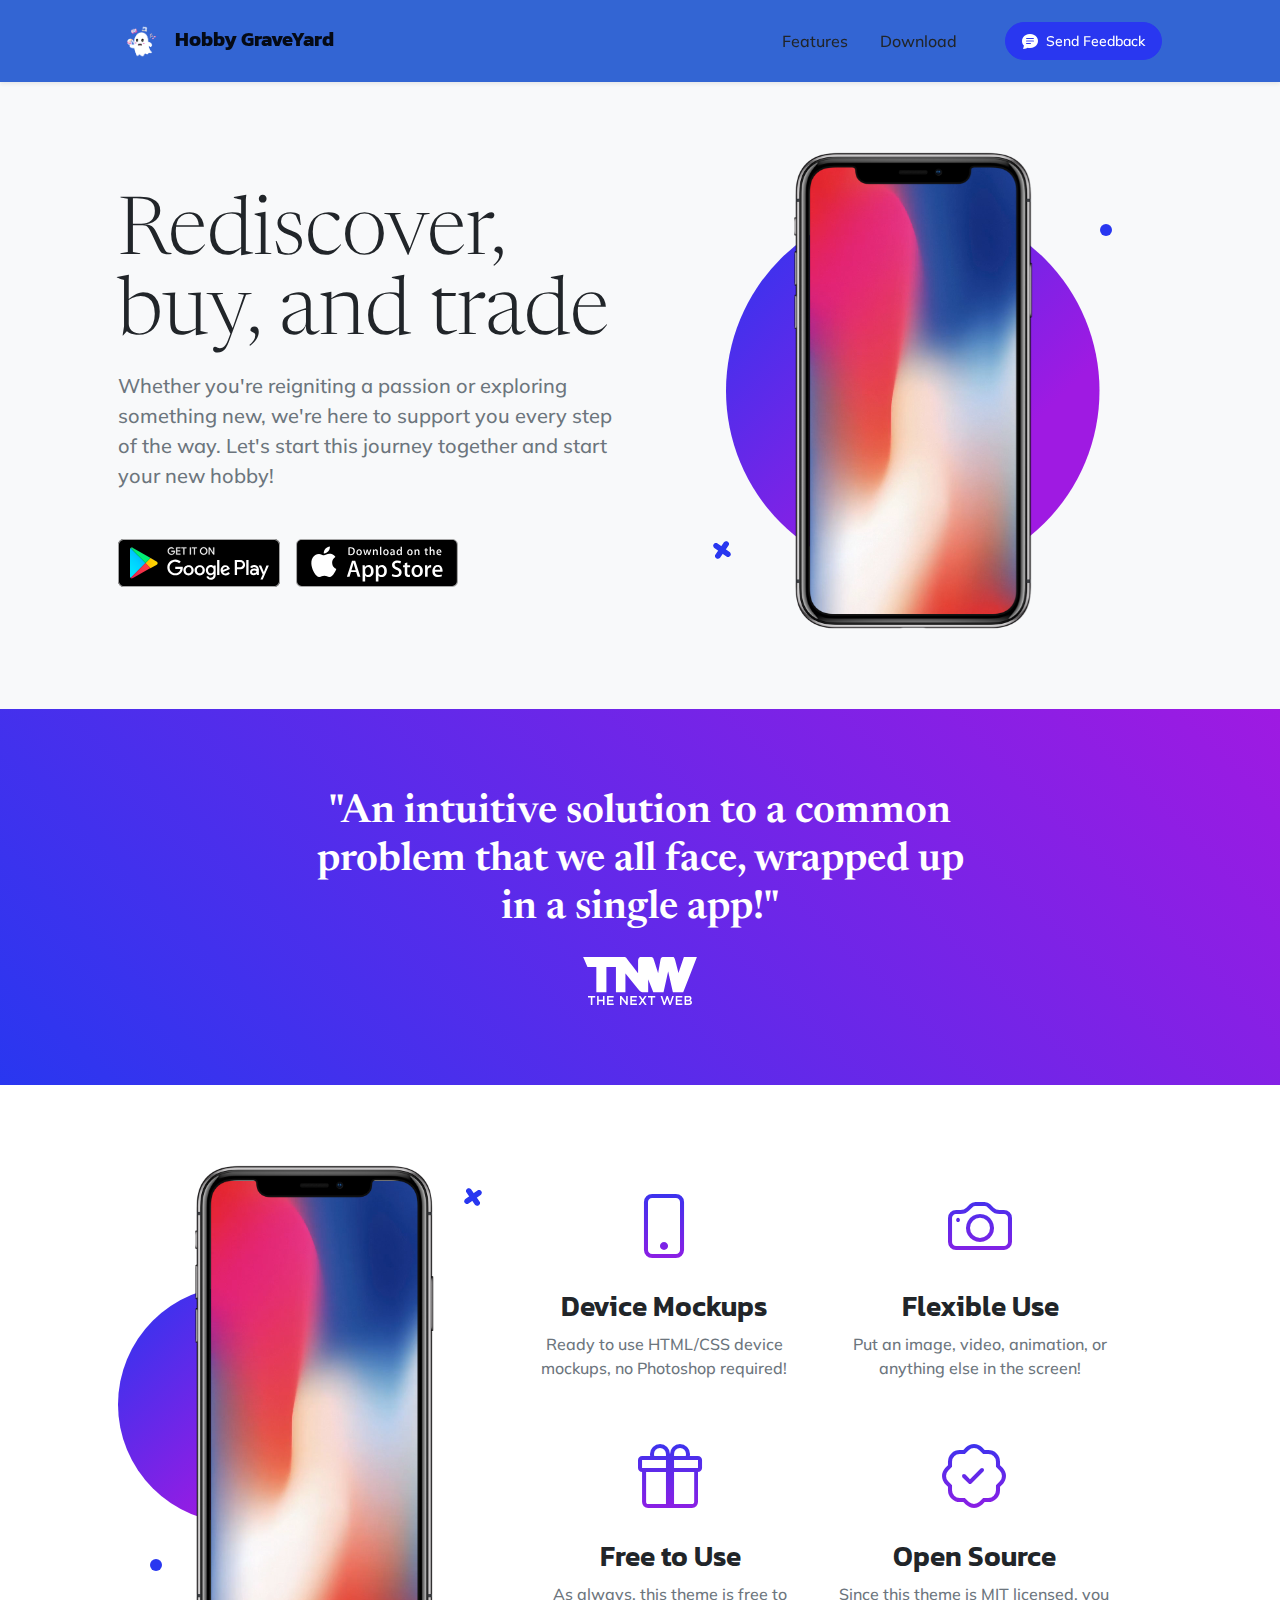
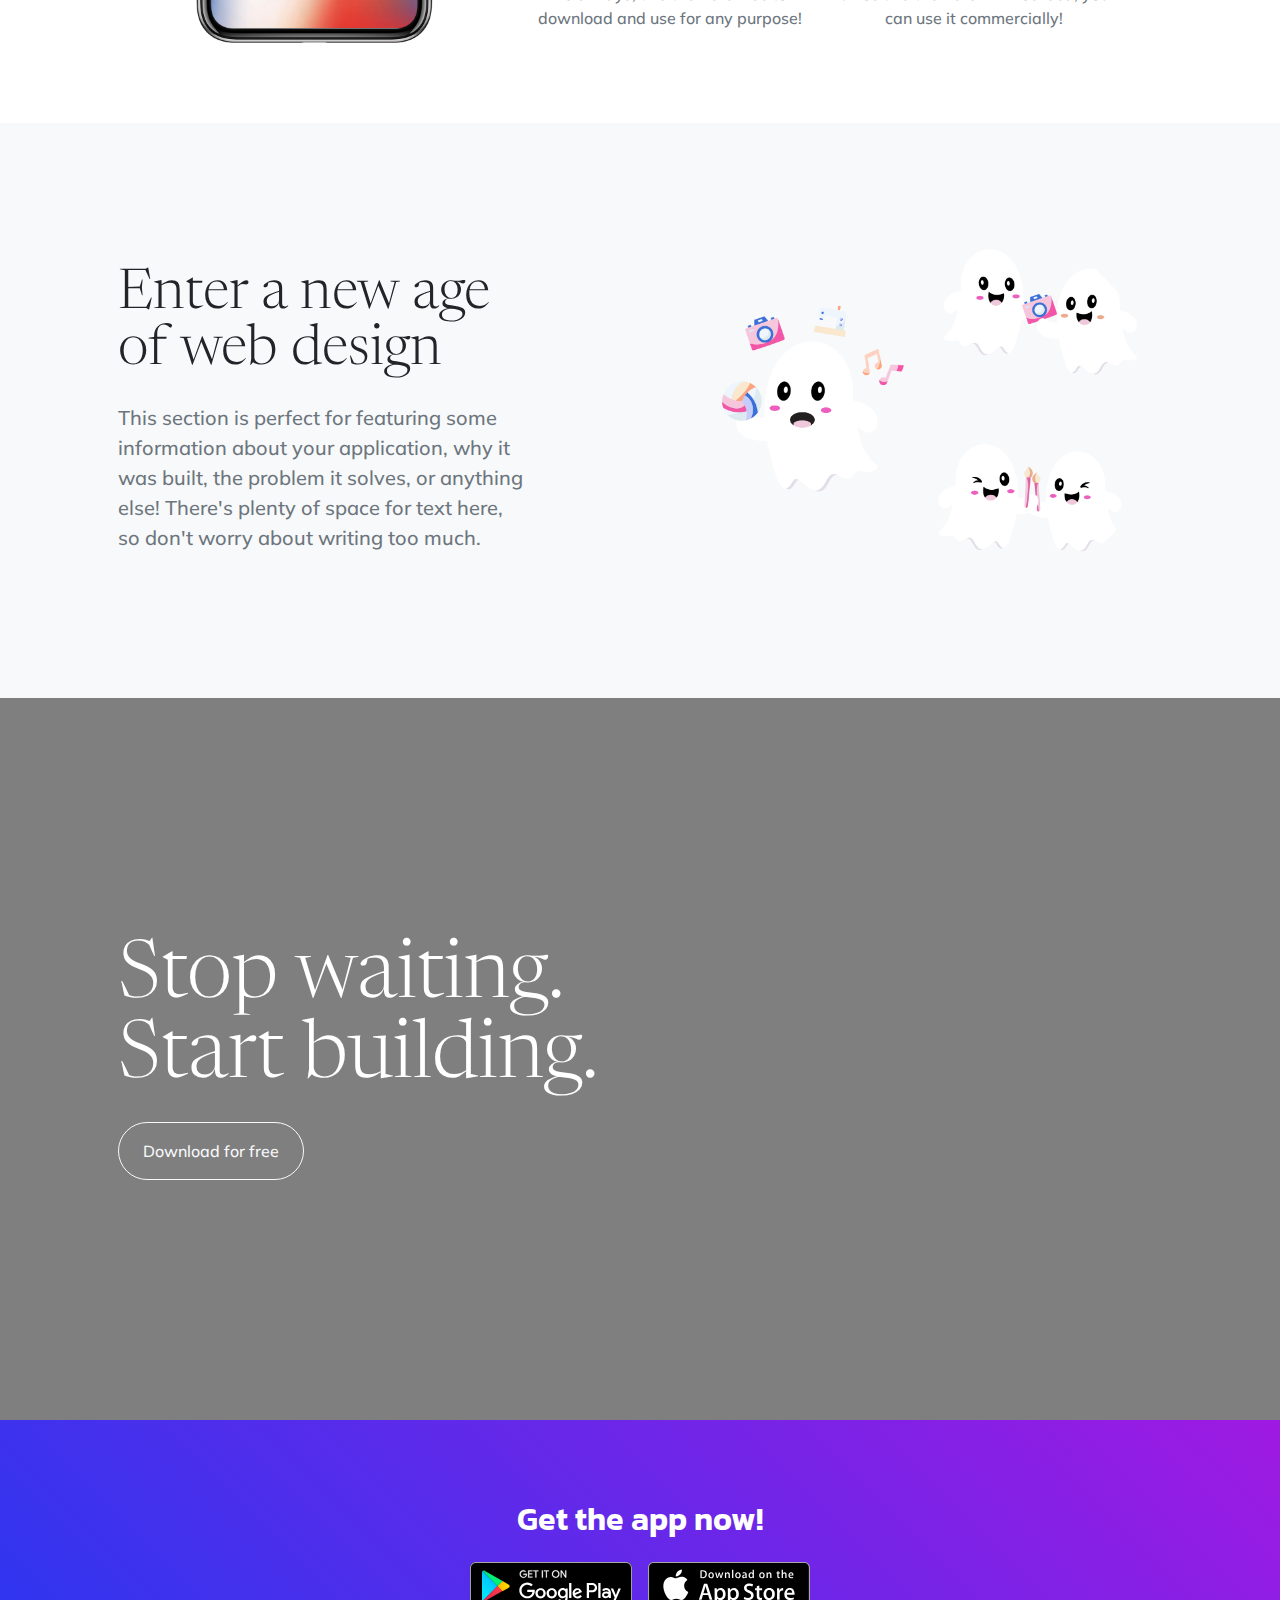
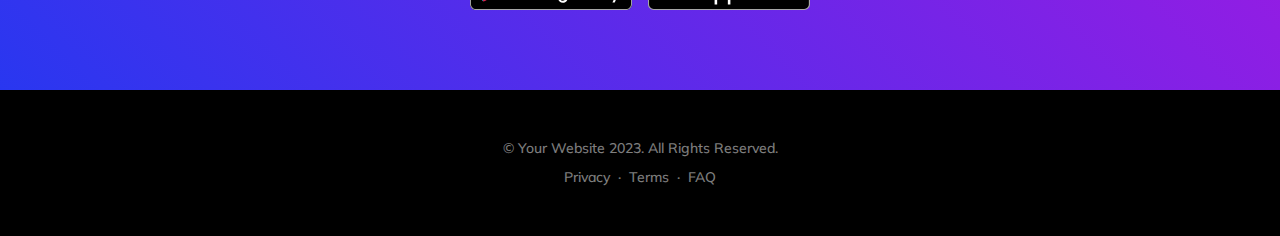
==== commit 1f1b1c22: "add image" ====
--- a/hobbyGraveYard.html
+++ b/hobbyGraveYard.html
@@ -53,8 +53,9 @@
                 <div class="col-lg-6">
                     <!-- Mashead text and app badges-->
                     <div class="mb-5 mb-lg-0 text-center text-lg-start">
-                        <h1 class="display-1 lh-1 mb-3">Showcase your app beautifully.</h1>
-                        <p class="lead fw-normal text-muted mb-5">Launch your mobile app landing page faster with this free, open source theme from Start Bootstrap!</p>
+                        <h1 class="display-1 lh-1 mb-3">Rediscover, buy, and trade</h1>
+                        <p class="lead fw-normal text-muted mb-5"> Whether you're reigniting a passion or exploring something new, we're here to support you every step of the way.
+                             Let's start this journey together and start your new hobby!</p>
                         <div class="d-flex flex-column flex-lg-row align-items-center">
                             <a class="me-lg-3 mb-4 mb-lg-0" href="#!"><img class="app-badge" src="assets/img/google-play-badge.svg" alt="..."></a>
                             <a href="#!"><img class="app-badge" src="assets/img/app-store-badge.svg" alt="..."></a>
@@ -183,7 +184,7 @@
                     <p class="lead fw-normal text-muted mb-5 mb-lg-0">This section is perfect for featuring some information about your application, why it was built, the problem it solves, or anything else! There's plenty of space for text here, so don't worry about writing too much.</p>
                 </div>
                 <div class="col-sm-8 col-md-6">
-                    <div class="px-5 px-sm-0"><img class="img-fluid rounded-circle" src="https://source.unsplash.com/u8Jn2rzYIps/900x900" alt="..."></div>
+                    <div class="px-5 px-sm-0"><img class="img-fluid rounded-circle" src="/assets/img/Untitled (65).png" alt="..."></div>
                 </div>
             </div>
         </div>
